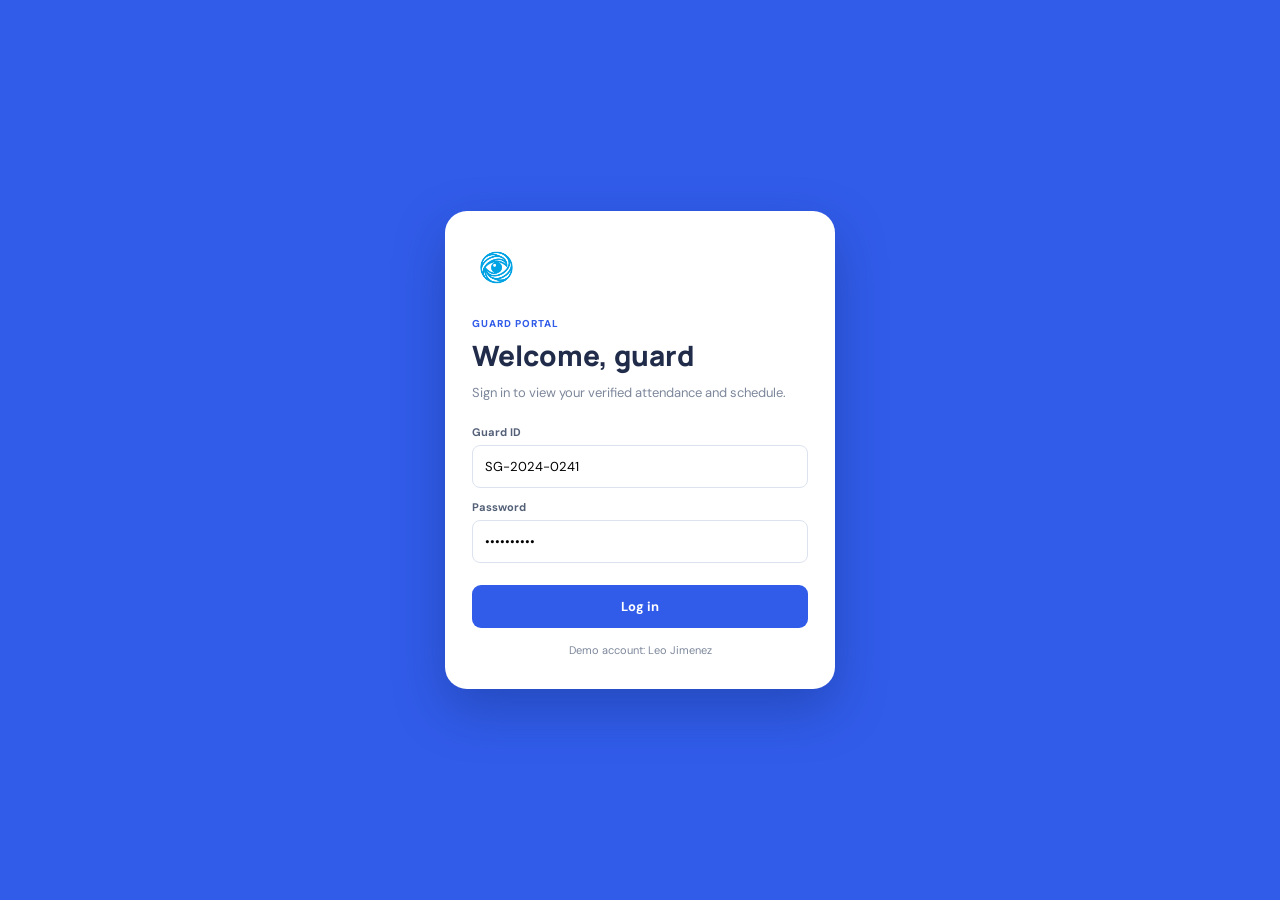
==== guard-mobile.html @ e91fb594 "Add files via upload" ====
<!DOCTYPE html>
<!-- Guard Portal: mobile-first UI for security guards. -->
<html lang="en">
<head>
  <meta charset="UTF-8">
  <meta name="viewport" content="width=device-width, initial-scale=1.0">
  <title>Sentry Guard Portal</title>
  <link rel="preconnect" href="https://fonts.googleapis.com">
  <link rel="preconnect" href="https://fonts.gstatic.com" crossorigin>
  <link href="https://fonts.googleapis.com/css2?family=DM+Sans:wght@400;500;600;700&family=Manrope:wght@700;800&display=swap" rel="stylesheet">
  <link rel="stylesheet" href="guard-mobile.css">
</head>
<body>
  <!-- Mock login screen -->
  <section class="login-screen" id="loginScreen">
    <div class="login-card"><img src="images/1568-logo-1781901055.317-00a3e4-color.webp" alt="Sentry logo"><p>GUARD PORTAL</p><h1>Welcome, guard</h1><span>Sign in to view your verified attendance and schedule.</span><form id="guardLogin"><label>Guard ID<input value="SG-2024-0241" required></label><label>Password<input type="password" value="leojimenez" required></label><button type="submit">Log in</button></form><small>Demo account: Leo Jimenez</small></div>
  </section>

  <main class="phone-app" id="phoneApp" hidden>
    <header><div class="brand"><img src="images/1568-logo-1781901055.317-00a3e4-color.webp" alt="Sentry">SENTRY</div><button class="notification" id="notifications" type="button" aria-label="Notifications">◌</button></header>

    <!-- Home / QR code -->
    <section class="screen active" id="homeScreen">
      <div class="welcome"><div><p>GOOD MORNING</p><h1>Leo Jimenez</h1><span>SG-2024-0241</span></div><img src="images/LJ.webp" alt="Leo Jimenez"></div>
      <article class="shift-card"><span class="status-dot">● On shift</span><h2>Macario-Catalina Building</h2><p>Gate post · Day shift</p><div><b>07:00 AM</b><i></i><b>03:00 PM</b></div></article>
      <article class="qr-card"><div class="section-title"><div><h2>Dynamic QR code</h2><p>Generate a code, then show it when time-in or time-out is required.</p></div></div><div class="qr-wrap"><img class="dynamic-qr" id="dynamicQr" alt="Dynamic time-in QR code"></div><strong id="qrToken">No active QR code</strong><small id="qrHint">Each code is valid for 30 seconds</small></article>
      <button class="primary-action qr-generate" id="refreshQr" type="button"><span>Generate dynamic QR</span><b id="qrTimer">00:30</b></button>
    </section>

    <!-- Personal attendance -->
    <section class="screen" id="attendanceScreen"><h1>My attendance</h1><p class="screen-subtitle">Your verified time and attendance records.</p><div class="attendance-summary"><div><b>88%</b><span>Monthly attendance</span></div><div><b>1</b><span>Late record</span></div></div><div class="record-list"><article><div><strong>Today · 10 Aug</strong><span>Macario-Catalina Building</span></div><b>07:03 AM<small class="late">Late</small></b></article><article><div><strong>Fri · 07 Aug</strong><span>Macario-Catalina Building</span></div><b>06:55 AM<small>On time</small></b></article><article><div><strong>Thu · 06 Aug</strong><span>Macario-Catalina Building</span></div><b>06:58 AM<small>On time</small></b></article></div></section>

    <!-- Personal schedule -->
    <section class="screen" id="scheduleScreen"><h1>My schedule</h1><p class="screen-subtitle">Your assigned shifts for this week.</p><article class="schedule-main"><p>TODAY · MONDAY</p><h2>Macario-Catalina Building</h2><span>Gate post · 07:00 AM – 03:00 PM</span><b>Current assignment</b></article><div class="schedule-list"><article><span>TUE<br><b>11</b></span><div><strong>Macario-Catalina Building</strong><small>Day shift · 07:00 AM – 03:00 PM</small></div></article><article><span>WED<br><b>12</b></span><div><strong>Macario-Catalina Building</strong><small>Day shift · 07:00 AM – 03:00 PM</small></div></article><article><span>THU<br><b>13</b></span><div><strong>Rest day</strong><small>No assigned shift</small></div></article></div></section>

    <!-- Personal profile -->
    <section class="screen" id="profileScreen"><h1>My profile</h1><p class="screen-subtitle">Registered information for your guard account.</p><div class="profile-card"><img src="images/LJ.webp" alt="Leo Jimenez"><h2>Leo Jimenez</h2><p>Verified security guard</p><span>● Active</span></div><div class="profile-info"><div><span>Guard ID</span><b>SG-2024-0241</b></div><div><span>Assigned post</span><b>Macario-Catalina Building</b></div><div><span>Contact number</span><b>+63 917 555 0241</b></div><div><span>Email address</span><b>leo.jimenez@sentry.ph</b></div></div><button class="outline-action" id="editProfile" type="button">Edit profile information</button></section>

    <nav class="bottom-nav"><button class="active" data-screen="homeScreen" type="button"><span>▦</span>Home</button><button data-screen="attendanceScreen" type="button"><span>◷</span>Attendance</button><button data-screen="scheduleScreen" type="button"><span>▤</span>Schedule</button><button data-screen="profileScreen" type="button"><span>◉</span>Profile</button></nav>
  </main>
  <div class="toast" id="guardToast"></div>
  <div class="guard-modal" id="profileModal" hidden><form id="profileForm"><button class="close-modal" id="closeProfileModal" type="button">×</button><p>PROFILE REQUEST</p><h2>Update contact information</h2><label>Contact number<input id="profilePhone" value="+63 917 555 0241" required></label><label>Email address<input id="profileEmail" type="email" value="leo.jimenez@sentry.ph" required></label><button type="submit">Submit update request</button></form></div>
  <script src="guard-mobile.js"></script>
</body>
</html>
---- guard-mobile.css ----
/* Guard Portal styling: intended for a 360–430px mobile screen. */
.qr-generate{display:flex;align-items:center;justify-content:center;gap:10px}.qr-generate b{padding:5px 7px;border-radius:5px;background:#ffffff26;color:#fff;font:700 11px 'DM Sans';letter-spacing:.3px}
.qr-generate:disabled{background:#7791ec;cursor:not-allowed}.dynamic-qr:not([src]){visibility:hidden}
.bottom-nav button{position:relative;min-width:64px;padding:4px 7px;transition:color .22s ease,transform .22s ease}.bottom-nav button::before{content:'';position:absolute;top:-9px;left:50%;width:0;height:3px;border-radius:0 0 4px 4px;background:var(--blue);transform:translateX(-50%);transition:width .22s ease}.bottom-nav button.active{transform:translateY(-2px)}.bottom-nav button.active::before{width:34px}.bottom-nav button span{transition:transform .22s ease}.bottom-nav button.active span{transform:scale(1.12)}.screen.active{animation:screen-in .24s ease both}@keyframes screen-in{from{opacity:0;transform:translateX(10px)}to{opacity:1;transform:translateX(0)}}
:root{--blue:#315ce9;--ink:#202c49;--muted:#7d879b;--line:#e7ebf3}*{box-sizing:border-box}body{margin:0;background:#eef2fb;color:var(--ink);font:14px 'DM Sans',sans-serif}.login-screen{position:fixed;inset:0;display:grid;place-items:center;padding:24px;background:#315ce9}.login-screen[hidden]{display:none}.login-card{width:min(100%,390px);padding:32px 27px;background:#fff;border-radius:22px;box-shadow:0 20px 50px #152f7e66}.login-card>img{width:48px;height:48px;object-fit:contain}.login-card>p{margin:22px 0 6px;color:var(--blue);font-size:10px;font-weight:800;letter-spacing:1px}.login-card h1{margin:0;font:800 28px Manrope}.login-card>span{display:block;margin:9px 0 22px;color:var(--muted);font-size:13px;line-height:20px}.login-card label{display:block;margin:12px 0;color:#536077;font-size:11px;font-weight:700}.login-card input{width:100%;margin-top:6px;padding:12px;border:1px solid #dce3ef;border-radius:8px;font:13px 'DM Sans'}.login-card button,.primary-action{width:100%;margin-top:10px;padding:13px;border:0;border-radius:9px;background:var(--blue);color:#fff;font:700 13px 'DM Sans';cursor:pointer}.login-card small{display:block;margin-top:15px;color:var(--muted);text-align:center;font-size:11px}.phone-app{width:min(100%,430px);min-height:100vh;margin:auto;padding-bottom:78px;background:#f7f8fc}header{display:flex;justify-content:space-between;align-items:center;padding:18px 20px;background:#fff;border-bottom:1px solid var(--line)}.brand{display:flex;align-items:center;gap:8px;font:800 17px Manrope}.brand img{width:30px;height:30px;object-fit:contain}.notification{border:0;background:#eef2ff;border-radius:50%;width:34px;height:34px;color:var(--blue);font-size:20px}.screen{display:none;padding:24px 20px}.screen.active{display:block}.welcome{display:flex;justify-content:space-between;align-items:center}.welcome p,.schedule-main p{margin:0;color:var(--blue);font-size:10px;font-weight:800;letter-spacing:1px}.welcome h1,.screen>h1{margin:5px 0;font:800 25px Manrope}.welcome span,.screen-subtitle{color:var(--muted);font-size:12px}.welcome img{width:56px;height:56px;border:3px solid #e5ecff;border-radius:50%;object-fit:cover}.shift-card{margin-top:23px;padding:20px;border-radius:15px;background:linear-gradient(145deg,#355ed6,#2644b6);color:#fff}.status-dot{color:#9ff6c5;font-size:11px;font-weight:700}.shift-card h2{margin:12px 0 3px;font:800 18px Manrope}.shift-card p{margin:0;color:#d6e0ff;font-size:12px}.shift-card>div{display:flex;align-items:center;gap:12px;margin-top:18px}.shift-card b{font-size:12px}.shift-card i{flex:1;height:1px;background:#ffffff77}.qr-card{margin-top:18px;padding:19px;background:#fff;border:1px solid var(--line);border-radius:15px;text-align:center}.section-title{display:flex;justify-content:space-between;text-align:left}.section-title h2{margin:0;font:800 16px Manrope}.section-title p{margin:5px 0 0;color:var(--muted);font-size:11px;line-height:16px}.section-title>span{height:max-content;padding:5px 7px;border-radius:5px;background:#eef2ff;color:var(--blue);font:700 11px 'DM Sans'}.qr-wrap{display:grid;place-items:center;margin:20px auto 12px}.fake-qr{display:grid;width:180px;height:180px;padding:13px;grid-template-columns:repeat(9,1fr);gap:3px;background:#fff;border:10px solid #eef2ff;background-image:repeating-linear-gradient(90deg,#202c49 0 8px,transparent 8px 15px),repeating-linear-gradient(#202c49 0 7px,transparent 7px 15px);background-blend-mode:multiply}.fake-qr i{width:42px;height:42px;border:6px solid #202c49;background:#fff;z-index:1}.fake-qr i:nth-child(1){grid-column:1;grid-row:1}.fake-qr i:nth-child(2){grid-column:8;grid-row:1}.fake-qr i:nth-child(3){grid-column:1;grid-row:8}.fake-qr b{grid-column:5;grid-row:5;width:25px;height:25px;background:var(--blue);z-index:1}.qr-card>strong{display:block;font:700 11px 'DM Sans';letter-spacing:.5px}.qr-card>small{display:block;margin-top:5px;color:var(--muted);font-size:10px}.attendance-summary{display:grid;grid-template-columns:1fr 1fr;gap:12px;margin:20px 0}.attendance-summary div{padding:17px;border:1px solid var(--line);border-radius:12px;background:#fff}.attendance-summary b,.attendance-summary span{display:block}.attendance-summary b{font:800 24px Manrope}.attendance-summary span{margin-top:4px;color:var(--muted);font-size:10px}.record-list,.schedule-list,.profile-info{margin-top:18px;border:1px solid var(--line);border-radius:13px;background:#fff;overflow:hidden}.record-list article,.schedule-list article{display:flex;justify-content:space-between;align-items:center;padding:15px;border-bottom:1px solid var(--line)}.record-list article:last-child,.schedule-list article:last-child{border:0}.record-list strong,.record-list span,.schedule-list strong,.schedule-list small{display:block}.record-list span,.schedule-list small{margin-top:4px;color:var(--muted);font-size:10px}.record-list>b{text-align:right;font-size:12px}.record-list small{display:block;color:#25a96e}.record-list .late{color:#d2921f}.schedule-main{margin-top:20px;padding:20px;border-radius:15px;background:#eef2ff}.schedule-main h2{margin:9px 0 4px;font:800 18px Manrope}.schedule-main span{color:#536077;font-size:12px}.schedule-main b{display:inline-block;margin-top:15px;color:#315ce9;font-size:11px}.schedule-list article{justify-content:flex-start;gap:14px}.schedule-list>article>span{width:36px;color:var(--blue);font-size:9px;font-weight:700;text-align:center}.schedule-list>article>span b{font-size:17px}.profile-card{margin-top:20px;padding:22px;text-align:center;background:#fff;border:1px solid var(--line);border-radius:15px}.profile-card img{width:76px;height:76px;border-radius:50%;object-fit:cover;border:3px solid #e5ecff}.profile-card h2{margin:10px 0 3px;font:800 18px Manrope}.profile-card p{margin:0;color:var(--muted);font-size:11px}.profile-card span{display:inline-block;margin-top:10px;color:#25a96e;font-size:11px;font-weight:700}.profile-info div{padding:13px 15px;border-bottom:1px solid var(--line)}.profile-info div:last-child{border:0}.profile-info span,.profile-info b{display:block}.profile-info span{color:var(--muted);font-size:10px}.profile-info b{margin-top:4px;font-size:12px}.outline-action{width:100%;margin-top:18px;padding:12px;border:1px solid var(--blue);border-radius:8px;background:#fff;color:var(--blue);font:700 12px 'DM Sans'}.bottom-nav{position:fixed;bottom:0;left:50%;display:flex;justify-content:space-around;width:min(100%,430px);padding:9px 8px 12px;transform:translateX(-50%);background:#fff;border-top:1px solid var(--line)}.bottom-nav button{display:grid;gap:3px;border:0;background:none;color:#7d879b;font:600 10px 'DM Sans'}.bottom-nav span{font-size:18px}.bottom-nav button.active{color:var(--blue)}.toast{position:fixed;bottom:82px;left:50%;z-index:2;padding:11px 16px;border-radius:8px;background:#202c49;color:#fff;font-size:12px;transform:translate(-50%,80px);opacity:0;transition:.25s}.toast.show{transform:translate(-50%,0);opacity:1}
:root .dynamic-qr{width:180px;height:180px;padding:8px;border:10px solid #eef2ff;background:#fff;image-rendering:pixelated}.guard-modal{position:fixed;inset:0;z-index:4;display:grid;place-items:center;padding:20px;background:#17213a88}.guard-modal[hidden]{display:none}.guard-modal form{position:relative;width:min(100%,380px);padding:27px;background:#fff;border-radius:16px}.guard-modal p{margin:0;color:var(--blue);font-size:10px;font-weight:800;letter-spacing:1px}.guard-modal h2{margin:6px 0 18px;font:800 20px Manrope}.guard-modal label{display:block;margin:12px 0;color:#536077;font-size:11px;font-weight:700}.guard-modal input{width:100%;margin-top:5px;padding:11px;border:1px solid #dce3ef;border-radius:7px;font:13px 'DM Sans'}.guard-modal form>button[type="submit"]{width:100%;margin-top:8px;padding:12px;border:0;border-radius:8px;background:var(--blue);color:#fff;font:700 12px 'DM Sans'}.close-modal{position:absolute;top:10px;right:11px;border:0;background:#f1f4f8;border-radius:50%;width:29px;height:29px;color:#536077;font-size:20px}
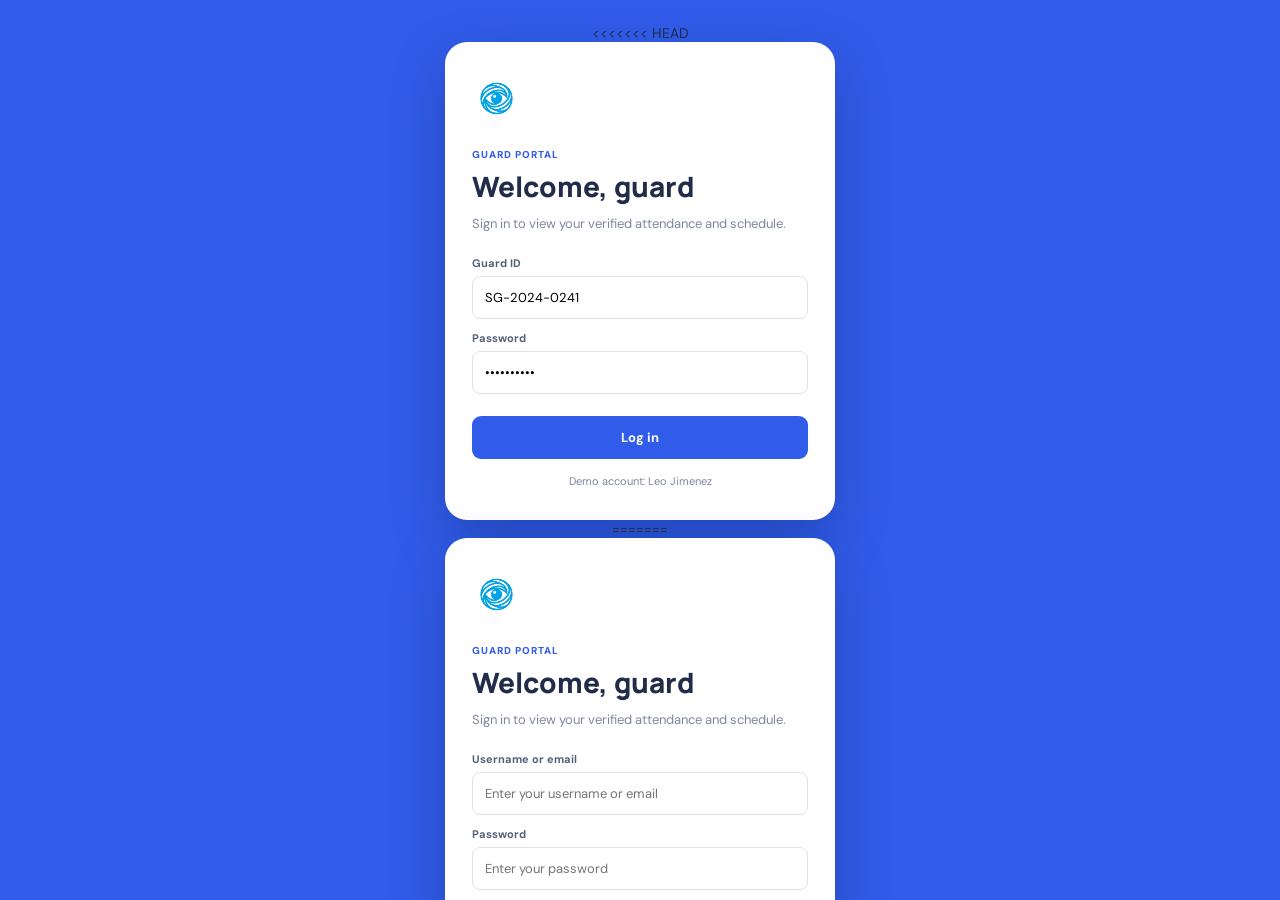
==== commit 8652e433: "updated source codes hehe" ====
--- a/guard-mobile.html
+++ b/guard-mobile.html
@@ -13,7 +13,11 @@
 <body>
   <!-- Mock login screen -->
   <section class="login-screen" id="loginScreen">
+<<<<<<< HEAD
     <div class="login-card"><img src="images/1568-logo-1781901055.317-00a3e4-color.webp" alt="Sentry logo"><p>GUARD PORTAL</p><h1>Welcome, guard</h1><span>Sign in to view your verified attendance and schedule.</span><form id="guardLogin"><label>Guard ID<input value="SG-2024-0241" required></label><label>Password<input type="password" value="leojimenez" required></label><button type="submit">Log in</button></form><small>Demo account: Leo Jimenez</small></div>
+=======
+    <div class="login-card"><img src="images/1568-logo-1781901055.317-00a3e4-color.webp" alt="Sentry logo"><p>GUARD PORTAL</p><h1>Welcome, guard</h1><span>Sign in to view your verified attendance and schedule.</span><form id="guardLogin"><label>Username or email<input id="guardIdentity" autocomplete="username" placeholder="Enter your username or email" required></label><label>Password<input id="guardPassword" type="password" autocomplete="current-password" placeholder="Enter your password" required></label><button type="submit">Log in</button></form><p class="login-message" id="guardLoginMessage" aria-live="polite"></p><small>Demo account: leo · Leo Jimenez</small></div>
+>>>>>>> 70fdd62 (updated source codes hehe)
   </section>
 
   <main class="phone-app" id="phoneApp" hidden>
@@ -21,7 +25,11 @@
 
     <!-- Home / QR code -->
     <section class="screen active" id="homeScreen">
+<<<<<<< HEAD
       <div class="welcome"><div><p>GOOD MORNING</p><h1>Leo Jimenez</h1><span>SG-2024-0241</span></div><img src="images/LJ.webp" alt="Leo Jimenez"></div>
+=======
+      <div class="welcome"><div><p>GOOD MORNING</p><h1 id="guardWelcomeName">Leo Jimenez</h1><span id="guardWelcomeId">SG-2024-0241</span></div><img id="guardWelcomeImage" src="images/LJ.webp" alt="Leo Jimenez"></div>
+>>>>>>> 70fdd62 (updated source codes hehe)
       <article class="shift-card"><span class="status-dot">● On shift</span><h2>Macario-Catalina Building</h2><p>Gate post · Day shift</p><div><b>07:00 AM</b><i></i><b>03:00 PM</b></div></article>
       <article class="qr-card"><div class="section-title"><div><h2>Dynamic QR code</h2><p>Generate a code, then show it when time-in or time-out is required.</p></div></div><div class="qr-wrap"><img class="dynamic-qr" id="dynamicQr" alt="Dynamic time-in QR code"></div><strong id="qrToken">No active QR code</strong><small id="qrHint">Each code is valid for 30 seconds</small></article>
       <button class="primary-action qr-generate" id="refreshQr" type="button"><span>Generate dynamic QR</span><b id="qrTimer">00:30</b></button>
@@ -34,7 +42,11 @@
     <section class="screen" id="scheduleScreen"><h1>My schedule</h1><p class="screen-subtitle">Your assigned shifts for this week.</p><article class="schedule-main"><p>TODAY · MONDAY</p><h2>Macario-Catalina Building</h2><span>Gate post · 07:00 AM – 03:00 PM</span><b>Current assignment</b></article><div class="schedule-list"><article><span>TUE<br><b>11</b></span><div><strong>Macario-Catalina Building</strong><small>Day shift · 07:00 AM – 03:00 PM</small></div></article><article><span>WED<br><b>12</b></span><div><strong>Macario-Catalina Building</strong><small>Day shift · 07:00 AM – 03:00 PM</small></div></article><article><span>THU<br><b>13</b></span><div><strong>Rest day</strong><small>No assigned shift</small></div></article></div></section>
 
     <!-- Personal profile -->
+<<<<<<< HEAD
     <section class="screen" id="profileScreen"><h1>My profile</h1><p class="screen-subtitle">Registered information for your guard account.</p><div class="profile-card"><img src="images/LJ.webp" alt="Leo Jimenez"><h2>Leo Jimenez</h2><p>Verified security guard</p><span>● Active</span></div><div class="profile-info"><div><span>Guard ID</span><b>SG-2024-0241</b></div><div><span>Assigned post</span><b>Macario-Catalina Building</b></div><div><span>Contact number</span><b>+63 917 555 0241</b></div><div><span>Email address</span><b>leo.jimenez@sentry.ph</b></div></div><button class="outline-action" id="editProfile" type="button">Edit profile information</button></section>
+=======
+    <section class="screen" id="profileScreen"><h1>My profile</h1><p class="screen-subtitle">Registered information for your guard account.</p><div class="profile-card"><img id="guardProfileImage" src="images/LJ.webp" alt="Leo Jimenez"><h2 id="guardProfileName">Leo Jimenez</h2><p>Verified security guard</p><span>● Active</span></div><div class="profile-info"><div><span>Guard ID / User ID</span><b id="guardProfileId">SG-2024-0241</b></div><div><span>Assigned post</span><b id="guardProfilePost">Macario-Catalina Building</b></div><div><span>Contact number</span><b>+63 917 555 0241</b></div><div><span>Email address</span><b id="guardProfileEmail">leo.jimenez@sentry.ph</b></div></div><button class="outline-action" id="editProfile" type="button">Edit profile information</button></section>
+>>>>>>> 70fdd62 (updated source codes hehe)
 
     <nav class="bottom-nav"><button class="active" data-screen="homeScreen" type="button"><span>▦</span>Home</button><button data-screen="attendanceScreen" type="button"><span>◷</span>Attendance</button><button data-screen="scheduleScreen" type="button"><span>▤</span>Schedule</button><button data-screen="profileScreen" type="button"><span>◉</span>Profile</button></nav>
   </main>
--- a/guard-mobile.css
+++ b/guard-mobile.css
@@ -1,6 +1,123 @@
 /* Guard Portal styling: intended for a 360–430px mobile screen. */
+<<<<<<< HEAD
 .qr-generate{display:flex;align-items:center;justify-content:center;gap:10px}.qr-generate b{padding:5px 7px;border-radius:5px;background:#ffffff26;color:#fff;font:700 11px 'DM Sans';letter-spacing:.3px}
 .qr-generate:disabled{background:#7791ec;cursor:not-allowed}.dynamic-qr:not([src]){visibility:hidden}
 .bottom-nav button{position:relative;min-width:64px;padding:4px 7px;transition:color .22s ease,transform .22s ease}.bottom-nav button::before{content:'';position:absolute;top:-9px;left:50%;width:0;height:3px;border-radius:0 0 4px 4px;background:var(--blue);transform:translateX(-50%);transition:width .22s ease}.bottom-nav button.active{transform:translateY(-2px)}.bottom-nav button.active::before{width:34px}.bottom-nav button span{transition:transform .22s ease}.bottom-nav button.active span{transform:scale(1.12)}.screen.active{animation:screen-in .24s ease both}@keyframes screen-in{from{opacity:0;transform:translateX(10px)}to{opacity:1;transform:translateX(0)}}
 :root{--blue:#315ce9;--ink:#202c49;--muted:#7d879b;--line:#e7ebf3}*{box-sizing:border-box}body{margin:0;background:#eef2fb;color:var(--ink);font:14px 'DM Sans',sans-serif}.login-screen{position:fixed;inset:0;display:grid;place-items:center;padding:24px;background:#315ce9}.login-screen[hidden]{display:none}.login-card{width:min(100%,390px);padding:32px 27px;background:#fff;border-radius:22px;box-shadow:0 20px 50px #152f7e66}.login-card>img{width:48px;height:48px;object-fit:contain}.login-card>p{margin:22px 0 6px;color:var(--blue);font-size:10px;font-weight:800;letter-spacing:1px}.login-card h1{margin:0;font:800 28px Manrope}.login-card>span{display:block;margin:9px 0 22px;color:var(--muted);font-size:13px;line-height:20px}.login-card label{display:block;margin:12px 0;color:#536077;font-size:11px;font-weight:700}.login-card input{width:100%;margin-top:6px;padding:12px;border:1px solid #dce3ef;border-radius:8px;font:13px 'DM Sans'}.login-card button,.primary-action{width:100%;margin-top:10px;padding:13px;border:0;border-radius:9px;background:var(--blue);color:#fff;font:700 13px 'DM Sans';cursor:pointer}.login-card small{display:block;margin-top:15px;color:var(--muted);text-align:center;font-size:11px}.phone-app{width:min(100%,430px);min-height:100vh;margin:auto;padding-bottom:78px;background:#f7f8fc}header{display:flex;justify-content:space-between;align-items:center;padding:18px 20px;background:#fff;border-bottom:1px solid var(--line)}.brand{display:flex;align-items:center;gap:8px;font:800 17px Manrope}.brand img{width:30px;height:30px;object-fit:contain}.notification{border:0;background:#eef2ff;border-radius:50%;width:34px;height:34px;color:var(--blue);font-size:20px}.screen{display:none;padding:24px 20px}.screen.active{display:block}.welcome{display:flex;justify-content:space-between;align-items:center}.welcome p,.schedule-main p{margin:0;color:var(--blue);font-size:10px;font-weight:800;letter-spacing:1px}.welcome h1,.screen>h1{margin:5px 0;font:800 25px Manrope}.welcome span,.screen-subtitle{color:var(--muted);font-size:12px}.welcome img{width:56px;height:56px;border:3px solid #e5ecff;border-radius:50%;object-fit:cover}.shift-card{margin-top:23px;padding:20px;border-radius:15px;background:linear-gradient(145deg,#355ed6,#2644b6);color:#fff}.status-dot{color:#9ff6c5;font-size:11px;font-weight:700}.shift-card h2{margin:12px 0 3px;font:800 18px Manrope}.shift-card p{margin:0;color:#d6e0ff;font-size:12px}.shift-card>div{display:flex;align-items:center;gap:12px;margin-top:18px}.shift-card b{font-size:12px}.shift-card i{flex:1;height:1px;background:#ffffff77}.qr-card{margin-top:18px;padding:19px;background:#fff;border:1px solid var(--line);border-radius:15px;text-align:center}.section-title{display:flex;justify-content:space-between;text-align:left}.section-title h2{margin:0;font:800 16px Manrope}.section-title p{margin:5px 0 0;color:var(--muted);font-size:11px;line-height:16px}.section-title>span{height:max-content;padding:5px 7px;border-radius:5px;background:#eef2ff;color:var(--blue);font:700 11px 'DM Sans'}.qr-wrap{display:grid;place-items:center;margin:20px auto 12px}.fake-qr{display:grid;width:180px;height:180px;padding:13px;grid-template-columns:repeat(9,1fr);gap:3px;background:#fff;border:10px solid #eef2ff;background-image:repeating-linear-gradient(90deg,#202c49 0 8px,transparent 8px 15px),repeating-linear-gradient(#202c49 0 7px,transparent 7px 15px);background-blend-mode:multiply}.fake-qr i{width:42px;height:42px;border:6px solid #202c49;background:#fff;z-index:1}.fake-qr i:nth-child(1){grid-column:1;grid-row:1}.fake-qr i:nth-child(2){grid-column:8;grid-row:1}.fake-qr i:nth-child(3){grid-column:1;grid-row:8}.fake-qr b{grid-column:5;grid-row:5;width:25px;height:25px;background:var(--blue);z-index:1}.qr-card>strong{display:block;font:700 11px 'DM Sans';letter-spacing:.5px}.qr-card>small{display:block;margin-top:5px;color:var(--muted);font-size:10px}.attendance-summary{display:grid;grid-template-columns:1fr 1fr;gap:12px;margin:20px 0}.attendance-summary div{padding:17px;border:1px solid var(--line);border-radius:12px;background:#fff}.attendance-summary b,.attendance-summary span{display:block}.attendance-summary b{font:800 24px Manrope}.attendance-summary span{margin-top:4px;color:var(--muted);font-size:10px}.record-list,.schedule-list,.profile-info{margin-top:18px;border:1px solid var(--line);border-radius:13px;background:#fff;overflow:hidden}.record-list article,.schedule-list article{display:flex;justify-content:space-between;align-items:center;padding:15px;border-bottom:1px solid var(--line)}.record-list article:last-child,.schedule-list article:last-child{border:0}.record-list strong,.record-list span,.schedule-list strong,.schedule-list small{display:block}.record-list span,.schedule-list small{margin-top:4px;color:var(--muted);font-size:10px}.record-list>b{text-align:right;font-size:12px}.record-list small{display:block;color:#25a96e}.record-list .late{color:#d2921f}.schedule-main{margin-top:20px;padding:20px;border-radius:15px;background:#eef2ff}.schedule-main h2{margin:9px 0 4px;font:800 18px Manrope}.schedule-main span{color:#536077;font-size:12px}.schedule-main b{display:inline-block;margin-top:15px;color:#315ce9;font-size:11px}.schedule-list article{justify-content:flex-start;gap:14px}.schedule-list>article>span{width:36px;color:var(--blue);font-size:9px;font-weight:700;text-align:center}.schedule-list>article>span b{font-size:17px}.profile-card{margin-top:20px;padding:22px;text-align:center;background:#fff;border:1px solid var(--line);border-radius:15px}.profile-card img{width:76px;height:76px;border-radius:50%;object-fit:cover;border:3px solid #e5ecff}.profile-card h2{margin:10px 0 3px;font:800 18px Manrope}.profile-card p{margin:0;color:var(--muted);font-size:11px}.profile-card span{display:inline-block;margin-top:10px;color:#25a96e;font-size:11px;font-weight:700}.profile-info div{padding:13px 15px;border-bottom:1px solid var(--line)}.profile-info div:last-child{border:0}.profile-info span,.profile-info b{display:block}.profile-info span{color:var(--muted);font-size:10px}.profile-info b{margin-top:4px;font-size:12px}.outline-action{width:100%;margin-top:18px;padding:12px;border:1px solid var(--blue);border-radius:8px;background:#fff;color:var(--blue);font:700 12px 'DM Sans'}.bottom-nav{position:fixed;bottom:0;left:50%;display:flex;justify-content:space-around;width:min(100%,430px);padding:9px 8px 12px;transform:translateX(-50%);background:#fff;border-top:1px solid var(--line)}.bottom-nav button{display:grid;gap:3px;border:0;background:none;color:#7d879b;font:600 10px 'DM Sans'}.bottom-nav span{font-size:18px}.bottom-nav button.active{color:var(--blue)}.toast{position:fixed;bottom:82px;left:50%;z-index:2;padding:11px 16px;border-radius:8px;background:#202c49;color:#fff;font-size:12px;transform:translate(-50%,80px);opacity:0;transition:.25s}.toast.show{transform:translate(-50%,0);opacity:1}
 :root .dynamic-qr{width:180px;height:180px;padding:8px;border:10px solid #eef2ff;background:#fff;image-rendering:pixelated}.guard-modal{position:fixed;inset:0;z-index:4;display:grid;place-items:center;padding:20px;background:#17213a88}.guard-modal[hidden]{display:none}.guard-modal form{position:relative;width:min(100%,380px);padding:27px;background:#fff;border-radius:16px}.guard-modal p{margin:0;color:var(--blue);font-size:10px;font-weight:800;letter-spacing:1px}.guard-modal h2{margin:6px 0 18px;font:800 20px Manrope}.guard-modal label{display:block;margin:12px 0;color:#536077;font-size:11px;font-weight:700}.guard-modal input{width:100%;margin-top:5px;padding:11px;border:1px solid #dce3ef;border-radius:7px;font:13px 'DM Sans'}.guard-modal form>button[type="submit"]{width:100%;margin-top:8px;padding:12px;border:0;border-radius:8px;background:var(--blue);color:#fff;font:700 12px 'DM Sans'}.close-modal{position:absolute;top:10px;right:11px;border:0;background:#f1f4f8;border-radius:50%;width:29px;height:29px;color:#536077;font-size:20px}
+=======
+
+.qr-generate { display: flex; align-items: center; justify-content: center; gap: 10px; }
+.qr-generate b { padding: 5px 7px; border-radius: 5px; background: #ffffff26; color: #fff; font: 700 11px 'DM Sans'; letter-spacing: .3px; }
+.qr-generate:disabled { background: #7791ec; cursor: not-allowed; }
+.dynamic-qr:not([src]) { visibility: hidden; }
+
+.bottom-nav button { position: relative; min-width: 64px; padding: 4px 7px; transition: color .22s ease, transform .22s ease; }
+.bottom-nav button::before { content: ''; position: absolute; top: -9px; left: 50%; width: 0; height: 3px; border-radius: 0 0 4px 4px; background: var(--blue); transform: translateX(-50%); transition: width .22s ease; }
+.bottom-nav button.active { transform: translateY(-2px); }
+.bottom-nav button.active::before { width: 34px; }
+.bottom-nav button span { transition: transform .22s ease; }
+.bottom-nav button.active span { transform: scale(1.12); }
+.screen.active { animation: screen-in .24s ease both; }
+
+@keyframes screen-in {
+  from { opacity: 0; transform: translateX(10px); }
+  to { opacity: 1; transform: translateX(0); }
+}
+
+:root { --blue: #315ce9; --ink: #202c49; --muted: #7d879b; --line: #e7ebf3; }
+* { box-sizing: border-box; }
+body { margin: 0; background: #eef2fb; color: var(--ink); font: 14px 'DM Sans', sans-serif; }
+.login-screen { position: fixed; inset: 0; display: grid; place-items: center; padding: 24px; background: #315ce9; }
+.login-screen[hidden] { display: none; }
+.login-card { width: min(100%, 390px); padding: 32px 27px; background: #fff; border-radius: 22px; box-shadow: 0 20px 50px #152f7e66; }
+.login-card > img { width: 48px; height: 48px; object-fit: contain; }
+.login-card > p { margin: 22px 0 6px; color: var(--blue); font-size: 10px; font-weight: 800; letter-spacing: 1px; }
+.login-card h1 { margin: 0; font: 800 28px Manrope; }
+.login-card > span { display: block; margin: 9px 0 22px; color: var(--muted); font-size: 13px; line-height: 20px; }
+.login-card label { display: block; margin: 12px 0; color: #536077; font-size: 11px; font-weight: 700; }
+.login-card input { width: 100%; margin-top: 6px; padding: 12px; border: 1px solid #dce3ef; border-radius: 8px; font: 13px 'DM Sans'; }
+.login-card button, .primary-action { width: 100%; margin-top: 10px; padding: 13px; border: 0; border-radius: 9px; background: var(--blue); color: #fff; font: 700 13px 'DM Sans'; cursor: pointer; }
+.login-message { min-height:16px; margin:10px 0 0; color:#c04d5a; text-align:center; font-size:11px; line-height:16px; }
+.login-card small { display: block; margin-top: 15px; color: var(--muted); text-align: center; font-size: 11px; }
+.phone-app { width: min(100%, 430px); min-height: 100vh; margin: auto; padding-bottom: 78px; background: #f7f8fc; }
+header { display: flex; justify-content: space-between; align-items: center; padding: 18px 20px; background: #fff; border-bottom: 1px solid var(--line); }
+.brand { display: flex; align-items: center; gap: 8px; font: 800 17px Manrope; }
+.brand img { width: 30px; height: 30px; object-fit: contain; }
+.notification { width: 34px; height: 34px; border: 0; border-radius: 50%; background: #eef2ff; color: var(--blue); font-size: 20px; }
+.screen { display: none; padding: 24px 20px; }
+.screen.active { display: block; }
+.welcome { display: flex; justify-content: space-between; align-items: center; }
+.welcome p, .schedule-main p { margin: 0; color: var(--blue); font-size: 10px; font-weight: 800; letter-spacing: 1px; }
+.welcome h1, .screen > h1 { margin: 5px 0; font: 800 25px Manrope; }
+.welcome span, .screen-subtitle { color: var(--muted); font-size: 12px; }
+.welcome img { width: 56px; height: 56px; border: 3px solid #e5ecff; border-radius: 50%; object-fit: cover; }
+.shift-card { margin-top: 23px; padding: 20px; border-radius: 15px; background: linear-gradient(145deg, #355ed6, #2644b6); color: #fff; }
+.status-dot { color: #9ff6c5; font-size: 11px; font-weight: 700; }
+.shift-card h2 { margin: 12px 0 3px; font: 800 18px Manrope; }
+.shift-card p { margin: 0; color: #d6e0ff; font-size: 12px; }
+.shift-card > div { display: flex; align-items: center; gap: 12px; margin-top: 18px; }
+.shift-card b { font-size: 12px; }
+.shift-card i { flex: 1; height: 1px; background: #ffffff77; }
+.qr-card { margin-top: 18px; padding: 19px; border: 1px solid var(--line); border-radius: 15px; background: #fff; text-align: center; }
+.section-title { display: flex; justify-content: space-between; text-align: left; }
+.section-title h2 { margin: 0; font: 800 16px Manrope; }
+.section-title p { margin: 5px 0 0; color: var(--muted); font-size: 11px; line-height: 16px; }
+.section-title > span { height: max-content; padding: 5px 7px; border-radius: 5px; background: #eef2ff; color: var(--blue); font: 700 11px 'DM Sans'; }
+.qr-wrap { display: grid; place-items: center; margin: 20px auto 12px; }
+.fake-qr { display: grid; width: 180px; height: 180px; padding: 13px; grid-template-columns: repeat(9, 1fr); gap: 3px; border: 10px solid #eef2ff; background: #fff; background-image: repeating-linear-gradient(90deg, #202c49 0 8px, transparent 8px 15px), repeating-linear-gradient(#202c49 0 7px, transparent 7px 15px); background-blend-mode: multiply; }
+.fake-qr i { width: 42px; height: 42px; border: 6px solid #202c49; background: #fff; z-index: 1; }
+.fake-qr i:nth-child(1) { grid-column: 1; grid-row: 1; }
+.fake-qr i:nth-child(2) { grid-column: 8; grid-row: 1; }
+.fake-qr i:nth-child(3) { grid-column: 1; grid-row: 8; }
+.fake-qr b { grid-column: 5; grid-row: 5; width: 25px; height: 25px; background: var(--blue); z-index: 1; }
+.qr-card > strong { display: block; font: 700 11px 'DM Sans'; letter-spacing: .5px; }
+.qr-card > small { display: block; margin-top: 5px; color: var(--muted); font-size: 10px; }
+.attendance-summary { display: grid; grid-template-columns: 1fr 1fr; gap: 12px; margin: 20px 0; }
+.attendance-summary div { padding: 17px; border: 1px solid var(--line); border-radius: 12px; background: #fff; }
+.attendance-summary b, .attendance-summary span { display: block; }
+.attendance-summary b { font: 800 24px Manrope; }
+.attendance-summary span { margin-top: 4px; color: var(--muted); font-size: 10px; }
+.record-list, .schedule-list, .profile-info { margin-top: 18px; overflow: hidden; border: 1px solid var(--line); border-radius: 13px; background: #fff; }
+.record-list article, .schedule-list article { display: flex; justify-content: space-between; align-items: center; padding: 15px; border-bottom: 1px solid var(--line); }
+.record-list article:last-child, .schedule-list article:last-child { border: 0; }
+.record-list strong, .record-list span, .schedule-list strong, .schedule-list small { display: block; }
+.record-list span, .schedule-list small { margin-top: 4px; color: var(--muted); font-size: 10px; }
+.record-list > b { text-align: right; font-size: 12px; }
+.record-list small { display: block; color: #25a96e; }
+.record-list .late { color: #d2921f; }
+.schedule-main { margin-top: 20px; padding: 20px; border-radius: 15px; background: #eef2ff; }
+.schedule-main h2 { margin: 9px 0 4px; font: 800 18px Manrope; }
+.schedule-main span { color: #536077; font-size: 12px; }
+.schedule-main b { display: inline-block; margin-top: 15px; color: #315ce9; font-size: 11px; }
+.schedule-list article { justify-content: flex-start; gap: 14px; }
+.schedule-list > article > span { width: 36px; color: var(--blue); font-size: 9px; font-weight: 700; text-align: center; }
+.schedule-list > article > span b { font-size: 17px; }
+.profile-card { margin-top: 20px; padding: 22px; border: 1px solid var(--line); border-radius: 15px; background: #fff; text-align: center; }
+.profile-card img { width: 76px; height: 76px; border: 3px solid #e5ecff; border-radius: 50%; object-fit: cover; }
+.profile-card h2 { margin: 10px 0 3px; font: 800 18px Manrope; }
+.profile-card p { margin: 0; color: var(--muted); font-size: 11px; }
+.profile-card span { display: inline-block; margin-top: 10px; color: #25a96e; font-size: 11px; font-weight: 700; }
+.profile-info div { padding: 13px 15px; border-bottom: 1px solid var(--line); }
+.profile-info div:last-child { border: 0; }
+.profile-info span, .profile-info b { display: block; }
+.profile-info span { color: var(--muted); font-size: 10px; }
+.profile-info b { margin-top: 4px; font-size: 12px; }
+.outline-action { width: 100%; margin-top: 18px; padding: 12px; border: 1px solid var(--blue); border-radius: 8px; background: #fff; color: var(--blue); font: 700 12px 'DM Sans'; }
+.bottom-nav { position: fixed; bottom: 0; left: 50%; display: flex; justify-content: space-around; width: min(100%, 430px); padding: 9px 8px 12px; transform: translateX(-50%); border-top: 1px solid var(--line); background: #fff; }
+.bottom-nav button { display: grid; gap: 3px; border: 0; background: none; color: #7d879b; font: 600 10px 'DM Sans'; }
+.bottom-nav span { font-size: 18px; }
+.bottom-nav button.active { color: var(--blue); }
+.toast { position: fixed; bottom: 82px; left: 50%; z-index: 2; padding: 11px 16px; border-radius: 8px; background: #202c49; color: #fff; font-size: 12px; transform: translate(-50%, 80px); opacity: 0; transition: .25s; }
+.toast.show { transform: translate(-50%, 0); opacity: 1; }
+:root .dynamic-qr { width: 180px; height: 180px; padding: 8px; border: 10px solid #eef2ff; background: #fff; image-rendering: pixelated; }
+.guard-modal { position: fixed; inset: 0; z-index: 4; display: grid; place-items: center; padding: 20px; background: #17213a88; }
+.guard-modal[hidden] { display: none; }
+.guard-modal form { position: relative; width: min(100%, 380px); padding: 27px; border-radius: 16px; background: #fff; }
+.guard-modal p { margin: 0; color: var(--blue); font-size: 10px; font-weight: 800; letter-spacing: 1px; }
+.guard-modal h2 { margin: 6px 0 18px; font: 800 20px Manrope; }
+.guard-modal label { display: block; margin: 12px 0; color: #536077; font-size: 11px; font-weight: 700; }
+.guard-modal input { width: 100%; margin-top: 5px; padding: 11px; border: 1px solid #dce3ef; border-radius: 7px; font: 13px 'DM Sans'; }
+.guard-modal form > button[type="submit"] { width: 100%; margin-top: 8px; padding: 12px; border: 0; border-radius: 8px; background: var(--blue); color: #fff; font: 700 12px 'DM Sans'; }
+.close-modal { position: absolute; top: 10px; right: 11px; width: 29px; height: 29px; border: 0; border-radius: 50%; background: #f1f4f8; color: #536077; font-size: 20px; }
+>>>>>>> 70fdd62 (updated source codes hehe)
